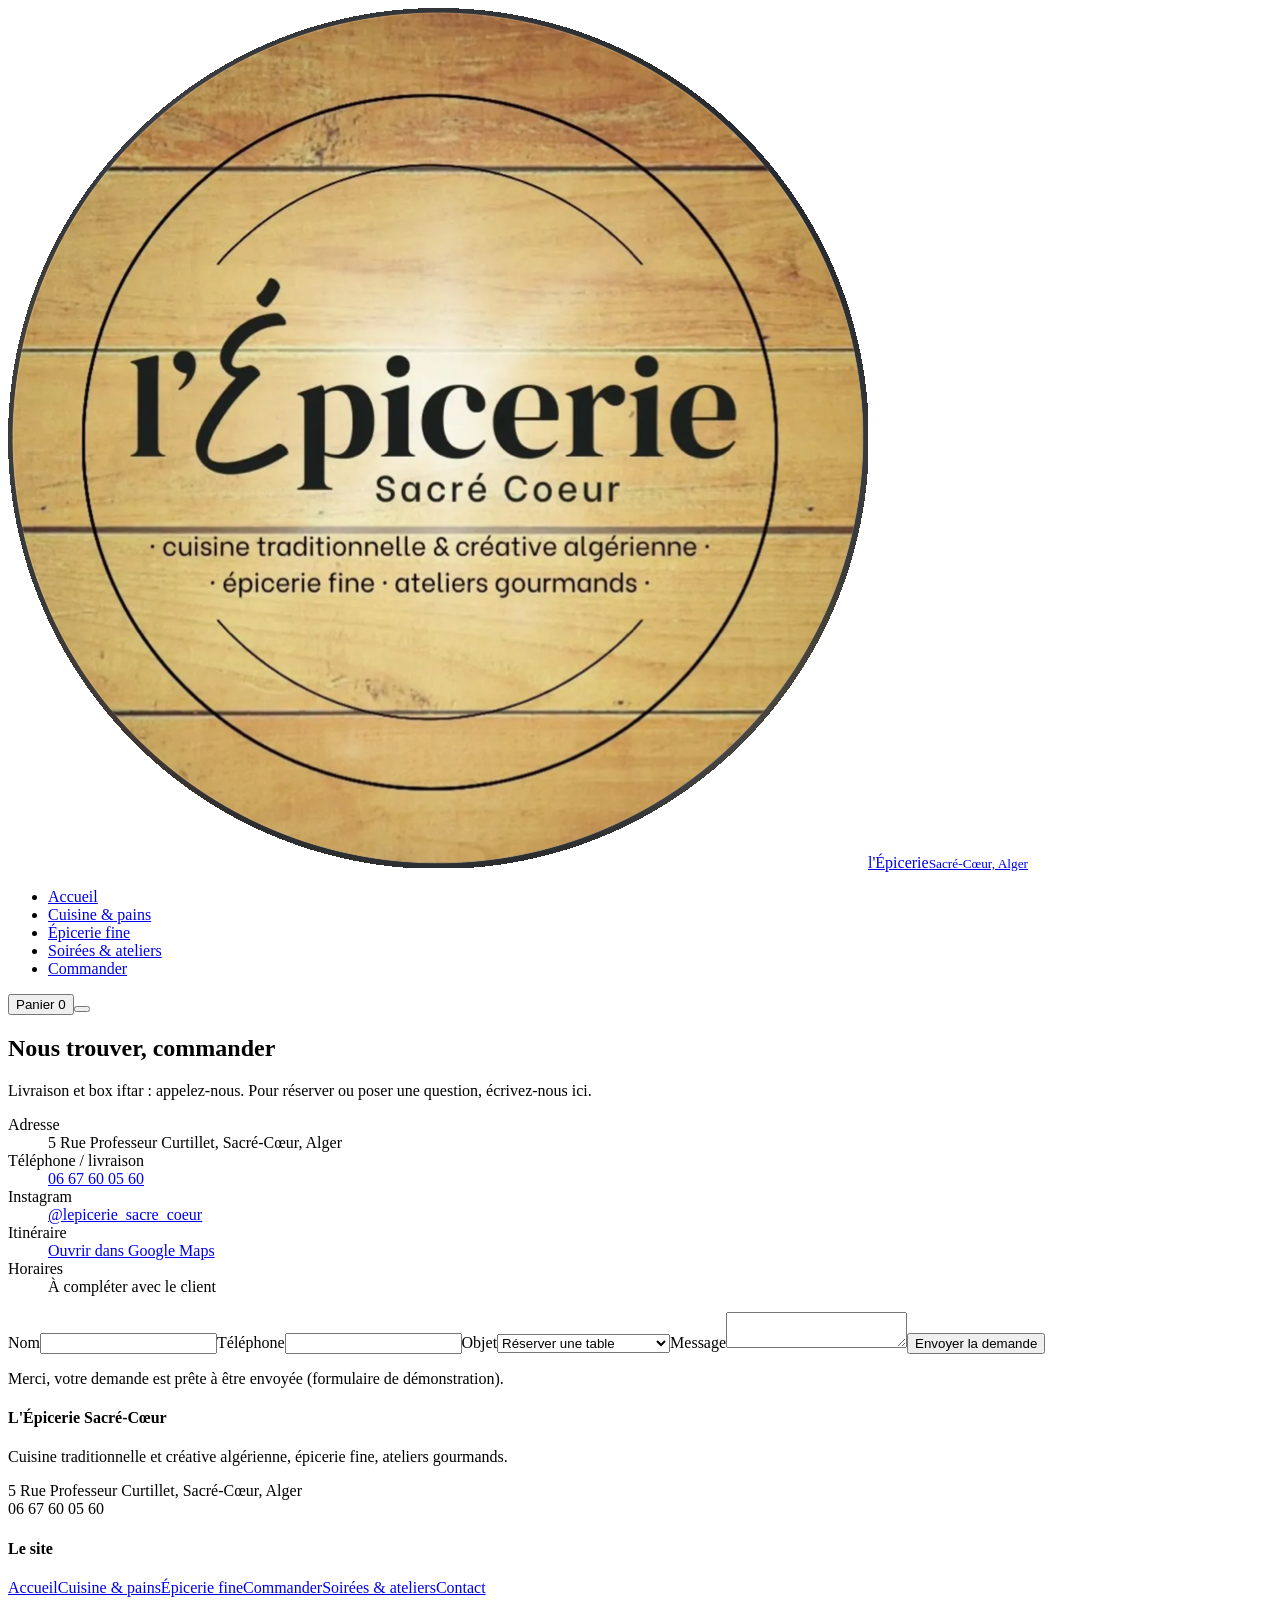
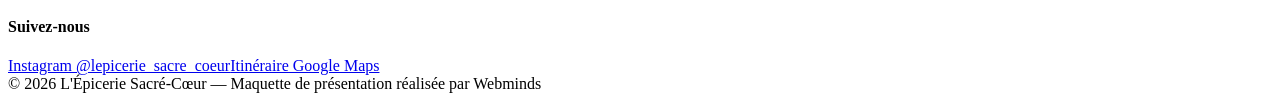
==== contact.html @ 3594bf08 "Ajout contact.html" ====
<!doctype html>
<html lang="fr"><head><meta charset="utf-8"><meta name="viewport" content="width=device-width,initial-scale=1">
<title>Contact & commande — L'Épicerie Sacré-Cœur</title><meta name="description" content="Adresse, téléphone, livraison et box iftar de l'Épicerie Sacré-Cœur.">
<link rel="icon" href="assets/img/logo.png">
<link rel="preconnect" href="https://fonts.googleapis.com"><link rel="preconnect" href="https://fonts.gstatic.com" crossorigin>
<link href="https://fonts.googleapis.com/css2?family=Figtree:wght@400;500;600&family=Young+Serif&display=swap" rel="stylesheet">
<link rel="stylesheet" href="css/style.css"></head><body>
<header class="top"><div class="wrap"><a class="brand" href="index.html"><img src="assets/img/logo.png" alt="Logo L'Épicerie Sacré-Cœur"><span>l'Épicerie<small>Sacré-Cœur, Alger</small></span></a>
<nav><ul><li><a href="index.html">Accueil</a></li><li><a href="cuisine.html">Cuisine & pains</a></li><li><a href="epicerie.html">Épicerie fine</a></li><li><a href="evenements.html">Soirées & ateliers</a></li><li><a href="boutique.html">Commander</a></li></ul></nav>
<div class="acts"><button class="btn cartbtn" type="button" data-cart>Panier <span class="cnt">0</span></button><button class="burger" aria-label="Menu"><i></i><i></i><i></i></button></div></div></header>
<main>
<section class="phead"><div class="wrap"><h1>Nous trouver, commander</h1><p>Livraison et box iftar : appelez-nous. Pour réserver ou poser une question, écrivez-nous ici.</p></div></section>
<section class="s"><div class="wrap contact"><dl class="info"><dt>Adresse</dt><dd>5 Rue Professeur Curtillet, Sacré-Cœur, Alger</dd><dt>Téléphone / livraison</dt><dd><a href="tel:0667600560">06 67 60 05 60</a></dd><dt>Instagram</dt><dd><a href="https://www.instagram.com/lepicerie_sacre_coeur/">@lepicerie_sacre_coeur</a></dd><dt>Itinéraire</dt><dd><a href="https://maps.app.goo.gl/Ro8bjXM9DVsrEW8Q7">Ouvrir dans Google Maps</a></dd>
<dt>Horaires</dt><dd>À compléter avec le client</dd></dl>
<form><label for="n">Nom</label><input id="n" required><label for="t">Téléphone</label><input id="t" type="tel" required><label for="o">Objet</label><select id="o"><option>Réserver une table</option><option>Commander une box iftar</option><option>Livraison</option><option>Soirée / événement</option><option>Autre</option></select><label for="m">Message</label><textarea id="m"></textarea><button class="btn" type="submit">Envoyer la demande</button><p class="ok">Merci, votre demande est prête à être envoyée (formulaire de démonstration).</p></form></div></section></main>
<footer><div class="wrap"><div><h4>L'Épicerie Sacré-Cœur</h4><p>Cuisine traditionnelle et créative algérienne, épicerie fine, ateliers gourmands.</p><p style="margin-top:12px">5 Rue Professeur Curtillet, Sacré-Cœur, Alger<br>06 67 60 05 60</p></div>
<div><h4>Le site</h4><a href="index.html">Accueil</a><a href="cuisine.html">Cuisine & pains</a><a href="epicerie.html">Épicerie fine</a><a href="boutique.html">Commander</a><a href="evenements.html">Soirées & ateliers</a><a href="contact.html">Contact</a></div>
<div><h4>Suivez-nous</h4><a href="https://www.instagram.com/lepicerie_sacre_coeur/">Instagram @lepicerie_sacre_coeur</a><a href="https://maps.app.goo.gl/Ro8bjXM9DVsrEW8Q7">Itinéraire Google Maps</a></div>
<div class="copy">© 2026 L'Épicerie Sacré-Cœur — Maquette de présentation réalisée par Webminds</div></div></footer>
<script src="js/shop.js"></script><script src="js/main.js"></script></body></html>
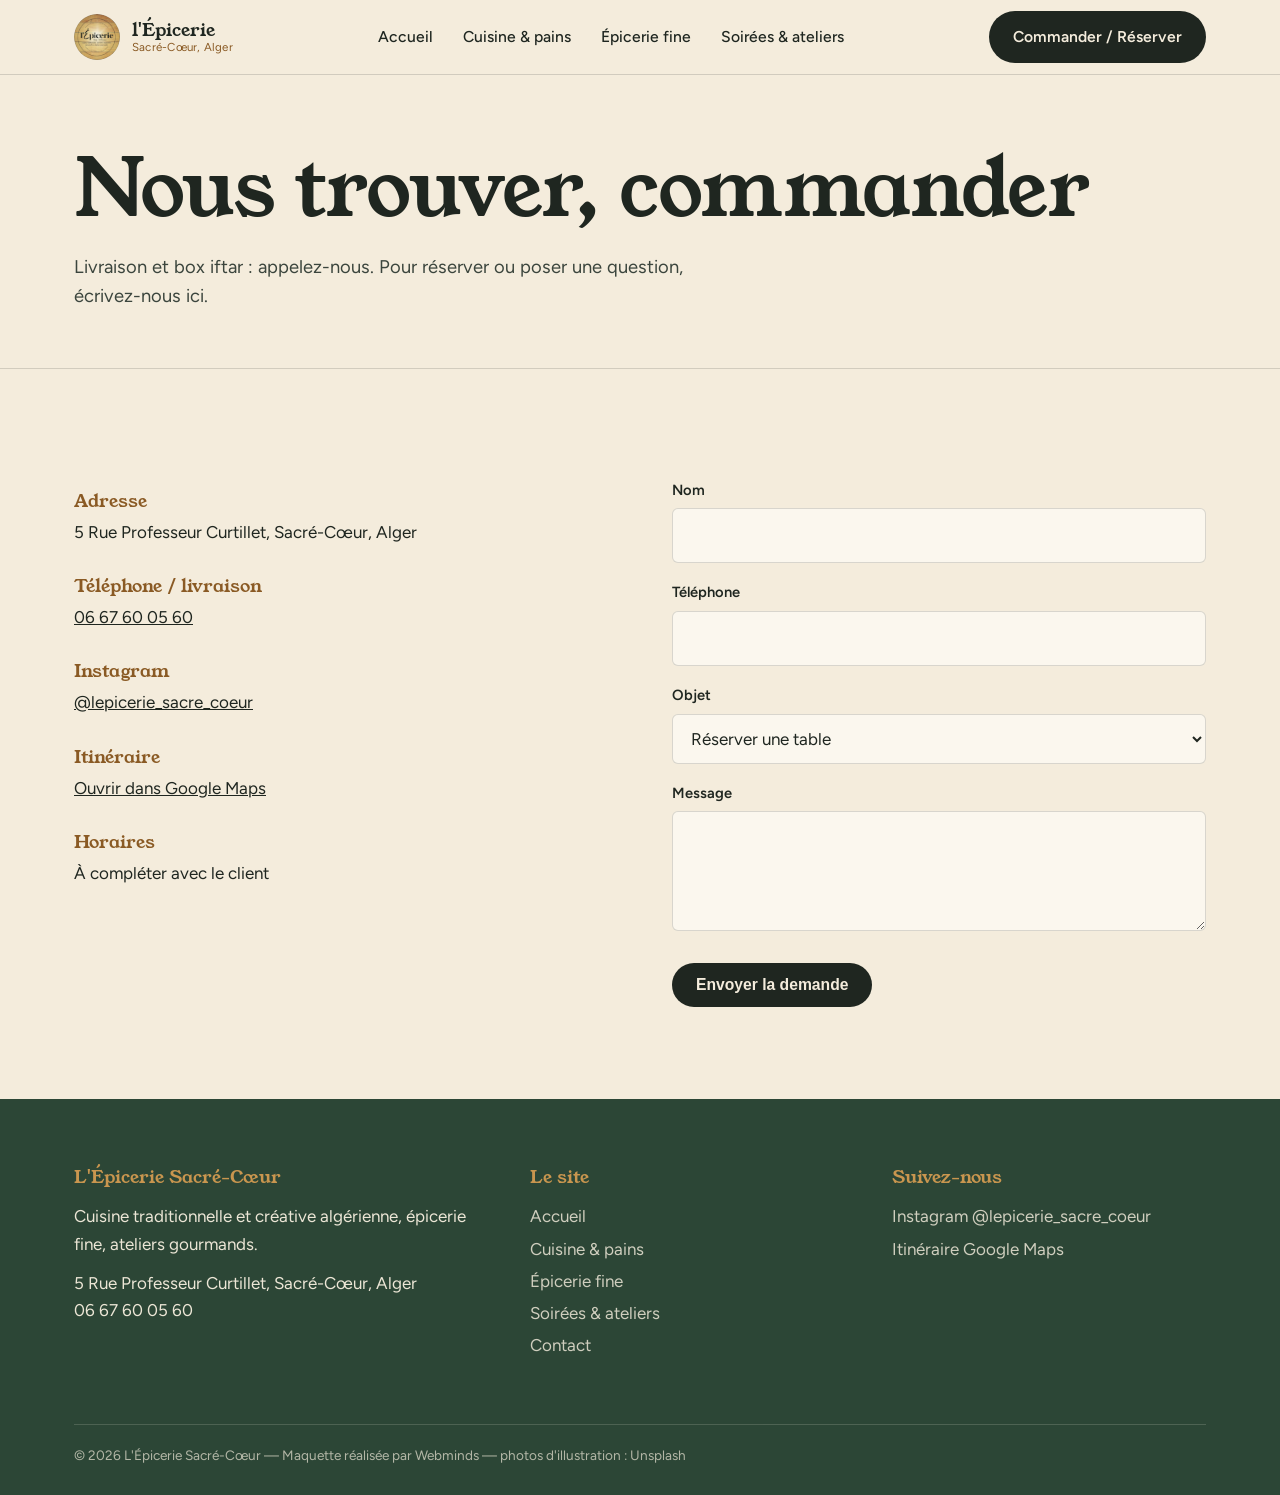
==== commit 69c4d5d3: "Maj contact.html" ====
--- a/contact.html
+++ b/contact.html
@@ -6,15 +6,15 @@
 <link href="https://fonts.googleapis.com/css2?family=Figtree:wght@400;500;600&family=Young+Serif&display=swap" rel="stylesheet">
 <link rel="stylesheet" href="css/style.css"></head><body>
 <header class="top"><div class="wrap"><a class="brand" href="index.html"><img src="assets/img/logo.png" alt="Logo L'Épicerie Sacré-Cœur"><span>l'Épicerie<small>Sacré-Cœur, Alger</small></span></a>
-<nav><ul><li><a href="index.html">Accueil</a></li><li><a href="cuisine.html">Cuisine & pains</a></li><li><a href="epicerie.html">Épicerie fine</a></li><li><a href="evenements.html">Soirées & ateliers</a></li><li><a href="boutique.html">Commander</a></li></ul></nav>
-<div class="acts"><button class="btn cartbtn" type="button" data-cart>Panier <span class="cnt">0</span></button><button class="burger" aria-label="Menu"><i></i><i></i><i></i></button></div></div></header>
+<nav><ul><li><a href="index.html">Accueil</a></li><li><a href="cuisine.html">Cuisine & pains</a></li><li><a href="epicerie.html">Épicerie fine</a></li><li><a href="evenements.html">Soirées & ateliers</a></li></ul></nav>
+<div class="acts"><a class="btn cta-top" href="contact.html">Commander / Réserver</a><button class="burger" aria-label="Menu"><i></i><i></i><i></i></button></div></div></header>
 <main>
 <section class="phead"><div class="wrap"><h1>Nous trouver, commander</h1><p>Livraison et box iftar : appelez-nous. Pour réserver ou poser une question, écrivez-nous ici.</p></div></section>
 <section class="s"><div class="wrap contact"><dl class="info"><dt>Adresse</dt><dd>5 Rue Professeur Curtillet, Sacré-Cœur, Alger</dd><dt>Téléphone / livraison</dt><dd><a href="tel:0667600560">06 67 60 05 60</a></dd><dt>Instagram</dt><dd><a href="https://www.instagram.com/lepicerie_sacre_coeur/">@lepicerie_sacre_coeur</a></dd><dt>Itinéraire</dt><dd><a href="https://maps.app.goo.gl/Ro8bjXM9DVsrEW8Q7">Ouvrir dans Google Maps</a></dd>
 <dt>Horaires</dt><dd>À compléter avec le client</dd></dl>
 <form><label for="n">Nom</label><input id="n" required><label for="t">Téléphone</label><input id="t" type="tel" required><label for="o">Objet</label><select id="o"><option>Réserver une table</option><option>Commander une box iftar</option><option>Livraison</option><option>Soirée / événement</option><option>Autre</option></select><label for="m">Message</label><textarea id="m"></textarea><button class="btn" type="submit">Envoyer la demande</button><p class="ok">Merci, votre demande est prête à être envoyée (formulaire de démonstration).</p></form></div></section></main>
 <footer><div class="wrap"><div><h4>L'Épicerie Sacré-Cœur</h4><p>Cuisine traditionnelle et créative algérienne, épicerie fine, ateliers gourmands.</p><p style="margin-top:12px">5 Rue Professeur Curtillet, Sacré-Cœur, Alger<br>06 67 60 05 60</p></div>
-<div><h4>Le site</h4><a href="index.html">Accueil</a><a href="cuisine.html">Cuisine & pains</a><a href="epicerie.html">Épicerie fine</a><a href="boutique.html">Commander</a><a href="evenements.html">Soirées & ateliers</a><a href="contact.html">Contact</a></div>
+<div><h4>Le site</h4><a href="index.html">Accueil</a><a href="cuisine.html">Cuisine & pains</a><a href="epicerie.html">Épicerie fine</a><a href="evenements.html">Soirées & ateliers</a><a href="contact.html">Contact</a></div>
 <div><h4>Suivez-nous</h4><a href="https://www.instagram.com/lepicerie_sacre_coeur/">Instagram @lepicerie_sacre_coeur</a><a href="https://maps.app.goo.gl/Ro8bjXM9DVsrEW8Q7">Itinéraire Google Maps</a></div>
-<div class="copy">© 2026 L'Épicerie Sacré-Cœur — Maquette de présentation réalisée par Webminds</div></div></footer>
-<script src="js/shop.js"></script><script src="js/main.js"></script></body></html>+<div class="copy">© 2026 L'Épicerie Sacré-Cœur — Maquette réalisée par Webminds — photos d'illustration : Unsplash</div></div></footer>
+<script src="js/main.js"></script></body></html>
--- a/css/style.css
+++ b/css/style.css
@@ -0,0 +1,171 @@
+:root{--ink:#1f2620;--paper:#f4ecdc;--paper2:#ebe0ca;--wood:#c9964f;--wood-deep:#8a5a24;--leaf:#2c4636;--chalk:#ece6d6;--line:rgba(31,38,32,.16);--r:6px}
+*{box-sizing:border-box;margin:0;padding:0}
+html{scroll-behavior:smooth}
+body{font-family:'Figtree',system-ui,sans-serif;color:var(--ink);background:var(--paper);line-height:1.6;font-size:17px;-webkit-font-smoothing:antialiased}
+img{max-width:100%;display:block}
+a{color:inherit}
+h1,h2,h3{font-family:'Young Serif',Georgia,serif;font-weight:400;line-height:1.08;letter-spacing:-.01em}
+h1{font-size:clamp(2.6rem,6.2vw,5rem)}
+h2{font-size:clamp(1.9rem,3.8vw,3rem)}
+h3{font-size:1.35rem}
+.wrap{max-width:1180px;margin:0 auto;padding:0 24px}
+/* header */
+header.top{position:sticky;top:0;z-index:20;background:rgba(244,236,220,.94);backdrop-filter:blur(8px);border-bottom:1px solid var(--line)}
+.top .wrap{display:flex;align-items:center;justify-content:space-between;height:74px}
+.brand{display:flex;align-items:center;gap:12px;text-decoration:none}
+.brand img{width:46px;height:46px;border-radius:50%}
+.brand span{font-family:'Young Serif',serif;font-size:1.15rem;line-height:1.05}
+.brand small{display:block;font-family:'Figtree',sans-serif;font-size:.72rem;color:var(--wood-deep);letter-spacing:.02em}
+nav ul{display:flex;gap:30px;list-style:none;align-items:center}
+nav a{text-decoration:none;font-weight:500;font-size:.98rem;padding:6px 0;border-bottom:2px solid transparent}
+nav a:hover,nav a.on{border-color:var(--wood)}
+.btn{display:inline-block;background:var(--ink);color:var(--paper);padding:13px 24px;border-radius:999px;text-decoration:none;font-weight:600;font-size:.98rem;border:0;cursor:pointer;transition:background .2s,transform .2s}
+.btn:hover{background:var(--leaf)}
+.btn:active{transform:scale(.97)}
+.btn.alt{background:transparent;color:var(--ink);border:1.5px solid var(--ink)}
+.btn.alt:hover{background:var(--ink);color:var(--paper)}
+.burger{display:none;background:none;border:0;width:44px;height:44px;cursor:pointer}
+.burger i{display:block;width:24px;height:2px;background:var(--ink);margin:6px auto}
+/* hero */
+.hero{padding:64px 0 88px;overflow:hidden}
+.hero .wrap{display:grid;grid-template-columns:1.05fr .95fr;gap:56px;align-items:center}
+.hero p.lead{font-size:1.2rem;max-width:34ch;margin:26px 0 34px;color:#3b453d}
+.hero .cta{display:flex;gap:14px;flex-wrap:wrap}
+.hero .badge{margin-top:38px;display:flex;gap:26px;flex-wrap:wrap;font-size:.92rem;color:#4a554c}
+.hero .badge b{display:block;font-family:'Young Serif',serif;font-size:1.5rem;color:var(--ink);font-weight:400}
+.mosaic{position:relative;height:560px}
+.mosaic .a{position:absolute;right:0;top:0;width:66%;height:82%;border-radius:220px 220px var(--r) var(--r);object-fit:cover}
+.mosaic .b{position:absolute;left:0;bottom:0;width:46%;aspect-ratio:1;border-radius:50%;object-fit:cover;border:8px solid var(--paper)}
+.mosaic .c{position:absolute;right:6%;bottom:2%;width:34%;height:26%;object-fit:cover;border-radius:var(--r);border:6px solid var(--paper);transform:rotate(3deg)}
+/* planks divider */
+.planks{height:34px;background:repeating-linear-gradient(180deg,var(--wood) 0 10px,#b9853f 10px 11px);border-top:1px solid #a97733}
+/* sections */
+section.s{padding:92px 0}
+.sec-head{max-width:640px;margin-bottom:48px}
+.sec-head p{margin-top:16px;color:#4a554c}
+.two{display:grid;grid-template-columns:1fr 1fr;gap:64px;align-items:center}
+.two img{border-radius:var(--r);width:100%;height:100%;max-height:520px;object-fit:cover}
+/* ardoise */
+.ardoise{background:var(--leaf);color:var(--chalk);border:10px solid var(--wood-deep);border-radius:4px;padding:44px 44px 36px;box-shadow:inset 0 0 40px rgba(0,0,0,.35)}
+.ardoise h3{font-size:1.8rem;margin-bottom:6px}
+.ardoise .sub{opacity:.75;font-size:.95rem;margin-bottom:26px}
+.ardoise ul{list-style:none}
+.ardoise li{display:flex;gap:14px;align-items:baseline;padding:13px 0;border-bottom:1px dashed rgba(236,230,214,.35)}
+.ardoise li span.d{flex:1;border-bottom:0}
+.ardoise li em{font-style:normal;opacity:.7;font-size:.9rem}
+.ardoise li b{font-family:'Young Serif',serif;font-weight:400;font-size:1.15rem}
+/* univers grid */
+.univers{display:grid;grid-template-columns:repeat(4,1fr);gap:22px}
+.univers a{text-decoration:none;display:block}
+.univers .ph{aspect-ratio:3/4;overflow:hidden;border-radius:var(--r)}
+.univers img{width:100%;height:100%;object-fit:cover;transition:transform .6s}
+.univers a:hover img{transform:scale(1.05)}
+.univers h3{margin:16px 0 4px}
+.univers p{font-size:.95rem;color:#4a554c}
+/* bandeau */
+.band{background:var(--ink);color:var(--paper)}
+.band .wrap{display:grid;grid-template-columns:1fr auto;gap:40px;align-items:center;padding-top:64px;padding-bottom:64px}
+.band p{color:#d5cdb9;margin-top:12px;max-width:52ch}
+.band .btn{background:var(--wood);color:var(--ink)}
+.band .btn:hover{background:#dcae68}
+/* agenda */
+.agenda{border-top:1px solid var(--ink)}
+.ev{display:grid;grid-template-columns:130px 1fr 220px;gap:32px;padding:30px 0;border-bottom:1px solid var(--line);align-items:center}
+.ev .date{font-family:'Young Serif',serif;font-size:1.05rem;color:var(--wood-deep)}
+.ev .date b{display:block;font-size:2.6rem;color:var(--ink);font-weight:400;line-height:1}
+.ev h3{margin-bottom:6px}
+.ev p{color:#4a554c;font-size:.98rem}
+.ev img{height:130px;width:100%;object-fit:cover;border-radius:var(--r)}
+/* cartes produits */
+.grid3{display:grid;grid-template-columns:repeat(3,1fr);gap:30px}
+.plat img{aspect-ratio:4/5;width:100%;object-fit:cover;border-radius:var(--r);margin-bottom:16px}
+.plat p{color:#4a554c;font-size:.97rem;margin-top:6px}
+.tag{display:inline-block;font-size:.8rem;font-weight:600;color:var(--wood-deep);margin-bottom:8px}
+/* page head */
+.phead{padding:72px 0 56px;border-bottom:1px solid var(--line)}
+.phead p{max-width:52ch;margin-top:20px;font-size:1.15rem;color:#3b453d}
+/* contact */
+.contact{display:grid;grid-template-columns:1fr 1fr;gap:64px}
+.info dt{font-family:'Young Serif',serif;font-size:1.1rem;margin-top:26px;color:var(--wood-deep)}
+.info dd{margin-top:4px}
+form label{display:block;font-weight:600;font-size:.92rem;margin:18px 0 6px}
+form input,form select,form textarea{width:100%;padding:13px 14px;border:1.5px solid var(--line);border-radius:var(--r);background:#fbf7ee;font:inherit;color:inherit}
+form input:focus,form select:focus,form textarea:focus,.btn:focus-visible,a:focus-visible{outline:3px solid var(--wood);outline-offset:2px}
+form textarea{min-height:120px;resize:vertical}
+form .btn{margin-top:24px}
+.ok{display:none;margin-top:18px;padding:14px;background:var(--leaf);color:var(--chalk);border-radius:var(--r)}
+/* footer */
+footer{background:var(--leaf);color:var(--chalk);padding:64px 0 28px}
+footer .wrap{display:grid;grid-template-columns:1.3fr 1fr 1fr;gap:48px}
+footer h4{font-family:'Young Serif',serif;font-weight:400;font-size:1.1rem;margin-bottom:12px;color:var(--wood)}
+footer a{display:block;text-decoration:none;opacity:.85;margin:5px 0}
+footer a:hover{opacity:1;text-decoration:underline}
+footer .copy{grid-column:1/-1;border-top:1px solid rgba(236,230,214,.25);padding-top:20px;font-size:.85rem;opacity:.7;margin-top:12px}
+@media(max-width:900px){
+.burger{display:block}
+nav{position:absolute;left:0;right:0;top:74px;background:var(--paper);border-bottom:1px solid var(--line);display:none}
+nav.open{display:block}
+nav ul{flex-direction:column;align-items:flex-start;padding:16px 24px 24px;gap:14px}
+.hero .wrap,.two,.contact,footer .wrap,.band .wrap{grid-template-columns:1fr}
+.mosaic{height:440px}
+.univers{grid-template-columns:1fr 1fr}
+.grid3{grid-template-columns:1fr 1fr}
+.ev{grid-template-columns:90px 1fr;}
+.ev img{display:none}
+.ardoise{padding:28px 22px}
+section.s{padding:64px 0}
+}
+@media(max-width:560px){.grid3,.univers{grid-template-columns:1fr}.hero{padding-top:36px}}
+@media(prefers-reduced-motion:reduce){*{transition:none!important;scroll-behavior:auto!important}}
+/* boutique & panier */
+.cartbtn{display:inline-flex;gap:8px;align-items:center;padding:10px 20px}
+.cartbtn .cnt{background:var(--wood);color:var(--ink);border-radius:999px;min-width:24px;height:24px;display:inline-grid;place-items:center;font-size:.82rem;padding:0 6px}
+.cartbtn.bump{animation:bump .35s}
+@keyframes bump{50%{transform:scale(1.12)}}
+.demo{font-size:.9rem!important;color:var(--wood-deep)!important;margin-top:10px!important}
+.filters{display:flex;gap:10px;flex-wrap:wrap;margin-bottom:36px}
+.chip{background:transparent;border:1.5px solid var(--ink);border-radius:999px;padding:9px 18px;font:inherit;font-weight:500;cursor:pointer;color:var(--ink)}
+.chip.on,.chip:hover{background:var(--ink);color:var(--paper)}
+.shop{display:grid;grid-template-columns:repeat(4,1fr);gap:28px}
+.prod{display:flex;flex-direction:column}
+.prod .ph{aspect-ratio:1;border-radius:var(--r);overflow:hidden;margin-bottom:14px}
+.prod img{width:100%;height:100%;object-fit:cover}
+.prod h3{font-size:1.15rem}
+.prod .d{font-size:.9rem;color:#4a554c;margin:4px 0 12px;flex:1}
+.prod .row{display:flex;align-items:center;justify-content:space-between;gap:10px}
+.prod .pr{font-family:'Young Serif',serif;font-size:1.1rem}
+.add{background:var(--ink);color:var(--paper);border:0;border-radius:999px;padding:9px 16px;font:inherit;font-weight:600;font-size:.9rem;cursor:pointer}
+.add:hover{background:var(--leaf)}
+.add:active{transform:scale(.95)}
+.veil{position:fixed;inset:0;background:rgba(31,38,32,.5);opacity:0;pointer-events:none;transition:opacity .25s;z-index:40}
+.veil.on{opacity:1;pointer-events:auto}
+.drawer{position:fixed;top:0;right:0;height:100%;width:min(440px,100%);background:var(--paper);z-index:41;transform:translateX(100%);transition:transform .3s;display:flex;flex-direction:column;box-shadow:-10px 0 40px rgba(0,0,0,.2)}
+.drawer.on{transform:none}
+.dh{display:flex;justify-content:space-between;align-items:center;padding:20px 24px;border-bottom:1px solid var(--line)}
+.dh h3{font-size:1.5rem}
+.dh button{background:none;border:0;font-size:1.8rem;cursor:pointer;width:44px;height:44px;color:var(--ink)}
+.db{flex:1;overflow:auto;padding:8px 24px 24px}
+.line{display:grid;grid-template-columns:56px 1fr auto;gap:12px;align-items:center;padding:14px 0;border-bottom:1px solid var(--line)}
+.line img{width:56px;height:56px;object-fit:cover;border-radius:var(--r)}
+.line b{display:block;font-size:.95rem;line-height:1.25}
+.line small{color:#4a554c}
+.qty{display:inline-flex;align-items:center;border:1.5px solid var(--line);border-radius:999px;margin-top:6px}
+.qty button{width:30px;height:30px;border:0;background:none;cursor:pointer;font-size:1.05rem;color:var(--ink)}
+.qty span{min-width:22px;text-align:center;font-size:.92rem}
+.empty{padding:40px 0;text-align:center;color:#4a554c}
+.mode{display:grid;grid-template-columns:1fr 1fr;gap:10px;margin:18px 0 4px}
+.mode label{margin:0!important;border:1.5px solid var(--line);border-radius:var(--r);padding:10px;text-align:center;cursor:pointer;font-weight:600}
+.mode input{position:absolute;opacity:0;width:0}
+.mode input:checked+span{color:var(--leaf)}
+.mode label:has(input:checked){border-color:var(--ink);background:var(--paper2)}
+.df{border-top:1px solid var(--line);padding:18px 24px 24px;background:var(--paper2)}
+.tot{display:flex;justify-content:space-between;font-family:'Young Serif',serif;font-size:1.3rem;margin-bottom:12px}
+.df .btn{width:100%;text-align:center}
+.df small{display:block;margin-top:10px;color:#4a554c;font-size:.82rem}
+.co input,.co textarea{width:100%;padding:11px 12px;border:1.5px solid var(--line);border-radius:var(--r);background:#fbf7ee;font:inherit;margin-top:8px;color:inherit}
+@media(max-width:900px){.shop{grid-template-columns:1fr 1fr}}
+@media(max-width:480px){.shop{gap:16px}.prod .row{flex-direction:column;align-items:flex-start}}
+.acts{display:flex;align-items:center;gap:6px}
+@media(max-width:900px){.top .wrap{gap:8px}.brand span{font-size:1rem}}
+.drawer{overflow-y:auto}
+.db{flex:none;overflow:visible}
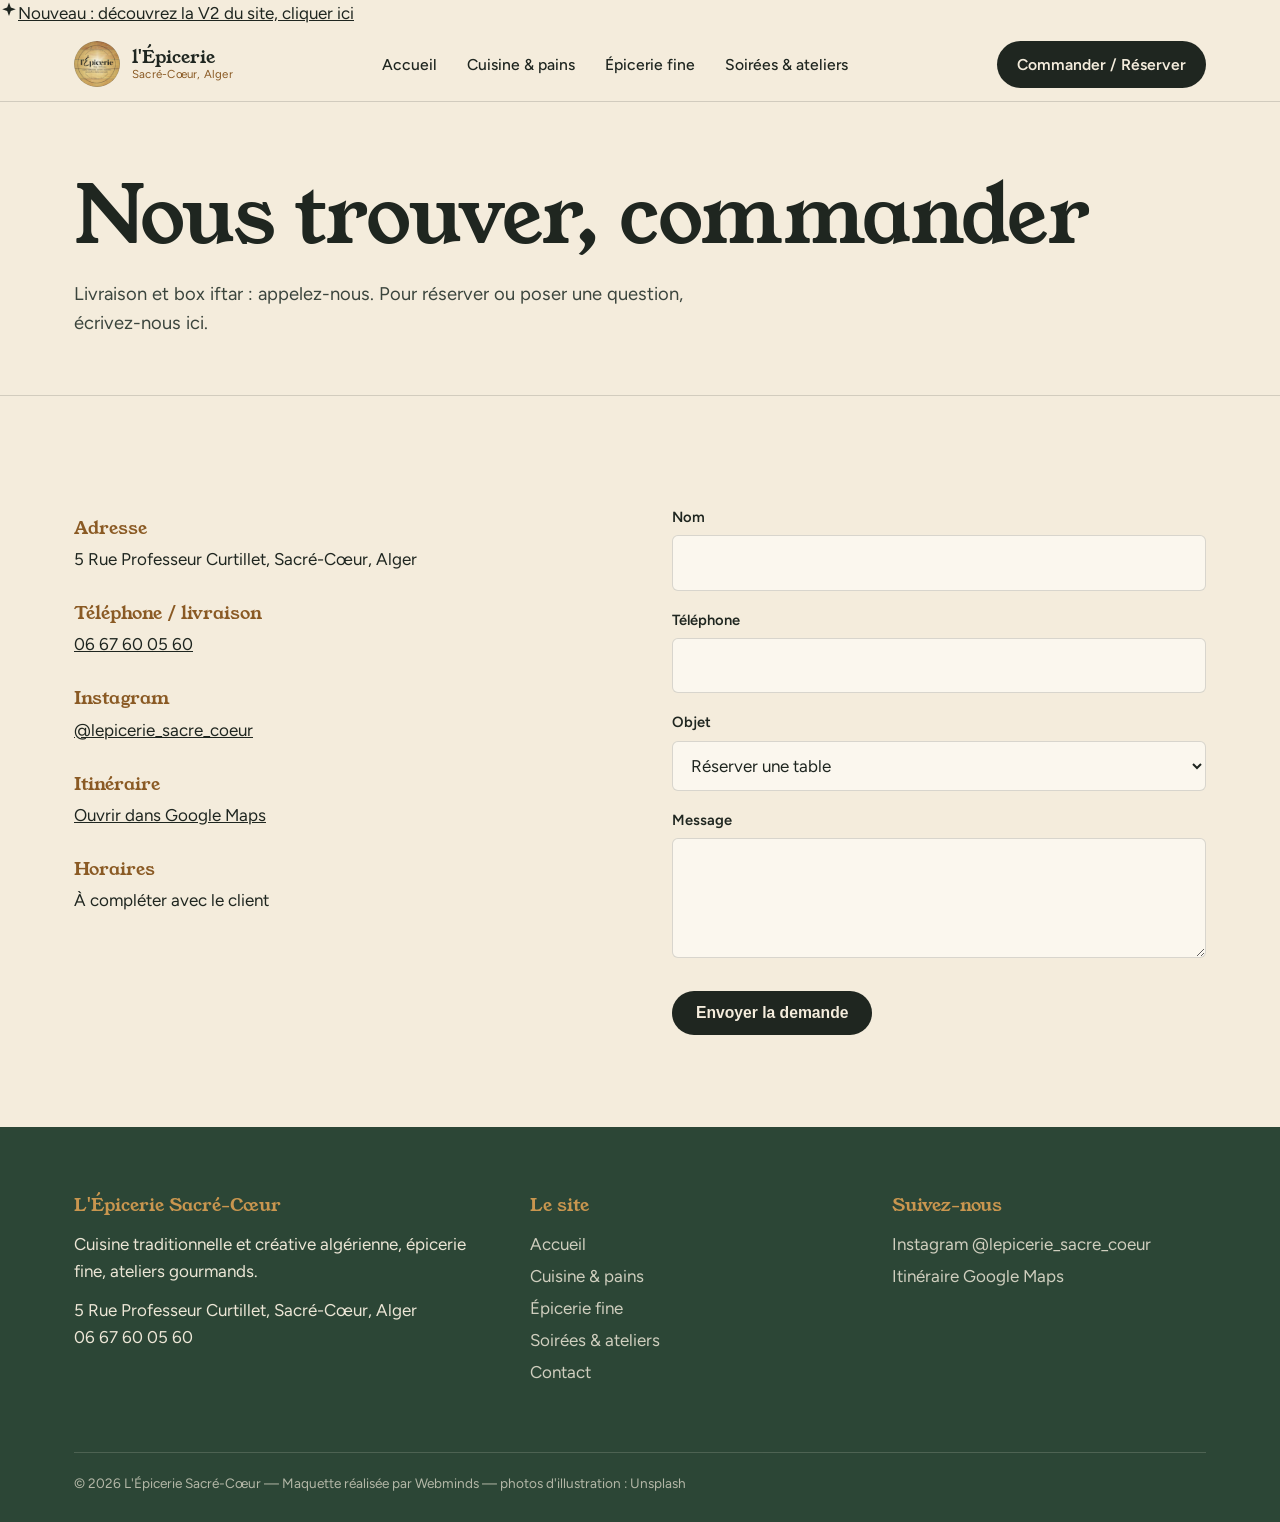
==== commit e40c1895: "Maj contact.html" ====
--- a/contact.html
+++ b/contact.html
@@ -5,6 +5,7 @@
 <link rel="preconnect" href="https://fonts.googleapis.com"><link rel="preconnect" href="https://fonts.gstatic.com" crossorigin>
 <link href="https://fonts.googleapis.com/css2?family=Figtree:wght@400;500;600&family=Young+Serif&display=swap" rel="stylesheet">
 <link rel="stylesheet" href="css/style.css"></head><body>
+<a class="v2bar" href="/v2/"><svg width="18" height="18" viewBox="0 0 24 24" fill="currentColor" aria-hidden="true"><path d="M12 2l2.4 6.6L21 11l-6.6 2.4L12 20l-2.4-6.6L3 11l6.6-2.4z"/></svg><span>Nouveau : découvrez la V2 du site, <u>cliquer ici</u></span></a>
 <header class="top"><div class="wrap"><a class="brand" href="index.html"><img src="assets/img/logo.png" alt="Logo L'Épicerie Sacré-Cœur"><span>l'Épicerie<small>Sacré-Cœur, Alger</small></span></a>
 <nav><ul><li><a href="index.html">Accueil</a></li><li><a href="cuisine.html">Cuisine & pains</a></li><li><a href="epicerie.html">Épicerie fine</a></li><li><a href="evenements.html">Soirées & ateliers</a></li></ul></nav>
 <div class="acts"><a class="btn cta-top" href="contact.html">Commander / Réserver</a><button class="burger" aria-label="Menu"><i></i><i></i><i></i></button></div></div></header>
--- a/css/style.css
+++ b/css/style.css
@@ -169,3 +169,53 @@
 @media(max-width:900px){.top .wrap{gap:8px}.brand span{font-size:1rem}}
 .drawer{overflow-y:auto}
 .db{flex:none;overflow:visible}
+.gal{display:grid;grid-template-columns:1.3fr 1fr 1fr;grid-template-rows:260px 260px;gap:16px}
+.gal img{width:100%;height:100%;object-fit:cover;border-radius:var(--r)}
+.gal .g1{grid-row:1/3}
+.gal .g4{grid-column:2/4}
+.cta-top{padding:11px 20px}
+@media(max-width:900px){.gal{grid-template-columns:1fr 1fr;grid-template-rows:200px 200px 200px}.gal .g1{grid-row:auto;grid-column:1/3}.gal .g4{grid-column:auto}.cta-top{display:none}}
+/* hero ribbon */
+.hero{padding:64px 0 0}
+.hero .wrap{display:block;max-width:900px;margin-left:max(24px,calc((100vw - 1180px)/2))}
+.hero p.lead{max-width:44ch}
+.ribbon{margin-top:56px;overflow:hidden;padding-bottom:64px}
+.track{display:flex;gap:18px;width:max-content;animation:drift 70s linear infinite;align-items:flex-start;padding-left:18px}
+.rb{width:230px;flex:none;border-radius:var(--r);overflow:hidden}
+.rb img{width:100%;height:100%;object-fit:cover}
+.r0{height:320px;border-radius:115px 115px var(--r) var(--r)}
+.r1{height:260px;margin-top:60px}
+.r2{height:340px}
+.r3{height:280px;margin-top:40px;border-radius:var(--r) var(--r) 115px 115px}
+@keyframes drift{to{transform:translateX(-50%)}}
+/* agenda accueil */
+.feat{display:grid;grid-template-columns:.75fr 1.25fr;gap:56px;align-items:center;margin-bottom:64px}
+.feat.rev{grid-template-columns:1.25fr .75fr}.feat.rev .poster{order:2}
+.poster{background:#e9dcc0;padding:14px;border-radius:4px;box-shadow:0 18px 40px rgba(60,40,10,.18);transform:rotate(-1.4deg)}
+.feat.rev .poster,.evt:nth-child(even) .poster{transform:rotate(1.2deg)}
+.poster img{width:100%;height:auto;max-height:640px;object-fit:cover;border-radius:2px}
+.when{font-family:'Young Serif',serif;color:var(--wood-deep);font-size:1.1rem;margin-bottom:10px}
+.feat-t h3{font-size:clamp(1.6rem,3vw,2.3rem);margin-bottom:14px}
+.feat-t p{color:#3b453d}.who{margin:14px 0 24px;font-size:.95rem;color:#4a554c!important}
+.strip-head h3,.strip-head h2{margin-bottom:18px}
+.strip{display:flex;gap:16px;overflow-x:auto;padding:4px 24px 20px;scroll-snap-type:x mandatory;scrollbar-width:thin}
+.strip img{height:340px;width:auto;flex:none;border-radius:var(--r);scroll-snap-align:start}
+/* page evenements */
+.evt{display:grid;grid-template-columns:120px 300px 1fr;gap:40px;align-items:center;padding:44px 0;border-bottom:1px solid var(--line)}
+.evt .d{font-family:'Young Serif',serif;color:var(--wood-deep);font-size:1.05rem;line-height:1.3}
+.evt .d b{display:block;font-size:3.4rem;color:var(--ink);font-weight:400;line-height:1}
+.evt .poster img{aspect-ratio:3/4}
+.evt .t h2{font-size:clamp(1.6rem,3vw,2.3rem);margin-bottom:8px}
+@media(max-width:900px){
+.hero{padding-top:36px}.hero .wrap{margin-left:0}
+.rb{width:170px}.r0{height:240px;border-radius:85px 85px var(--r) var(--r)}.r1{height:190px;margin-top:44px}.r2{height:250px}.r3{height:210px;margin-top:30px;border-radius:var(--r) var(--r) 85px 85px}
+.ribbon{margin-top:36px;padding-bottom:44px}
+.feat,.feat.rev{grid-template-columns:1fr;gap:28px;margin-bottom:56px}.feat.rev .poster{order:0}
+.poster{max-width:320px;margin:0 auto}
+.strip img{height:260px}
+.evt{grid-template-columns:1fr;gap:20px;padding:36px 0}
+.evt .d{display:flex;align-items:baseline;gap:10px}.evt .d b{font-size:2.6rem}
+.evt .poster{max-width:280px}
+}
+@media(prefers-reduced-motion:reduce){.track{animation:none}.ribbon{overflow-x:auto}}
+figure{margin:0}
